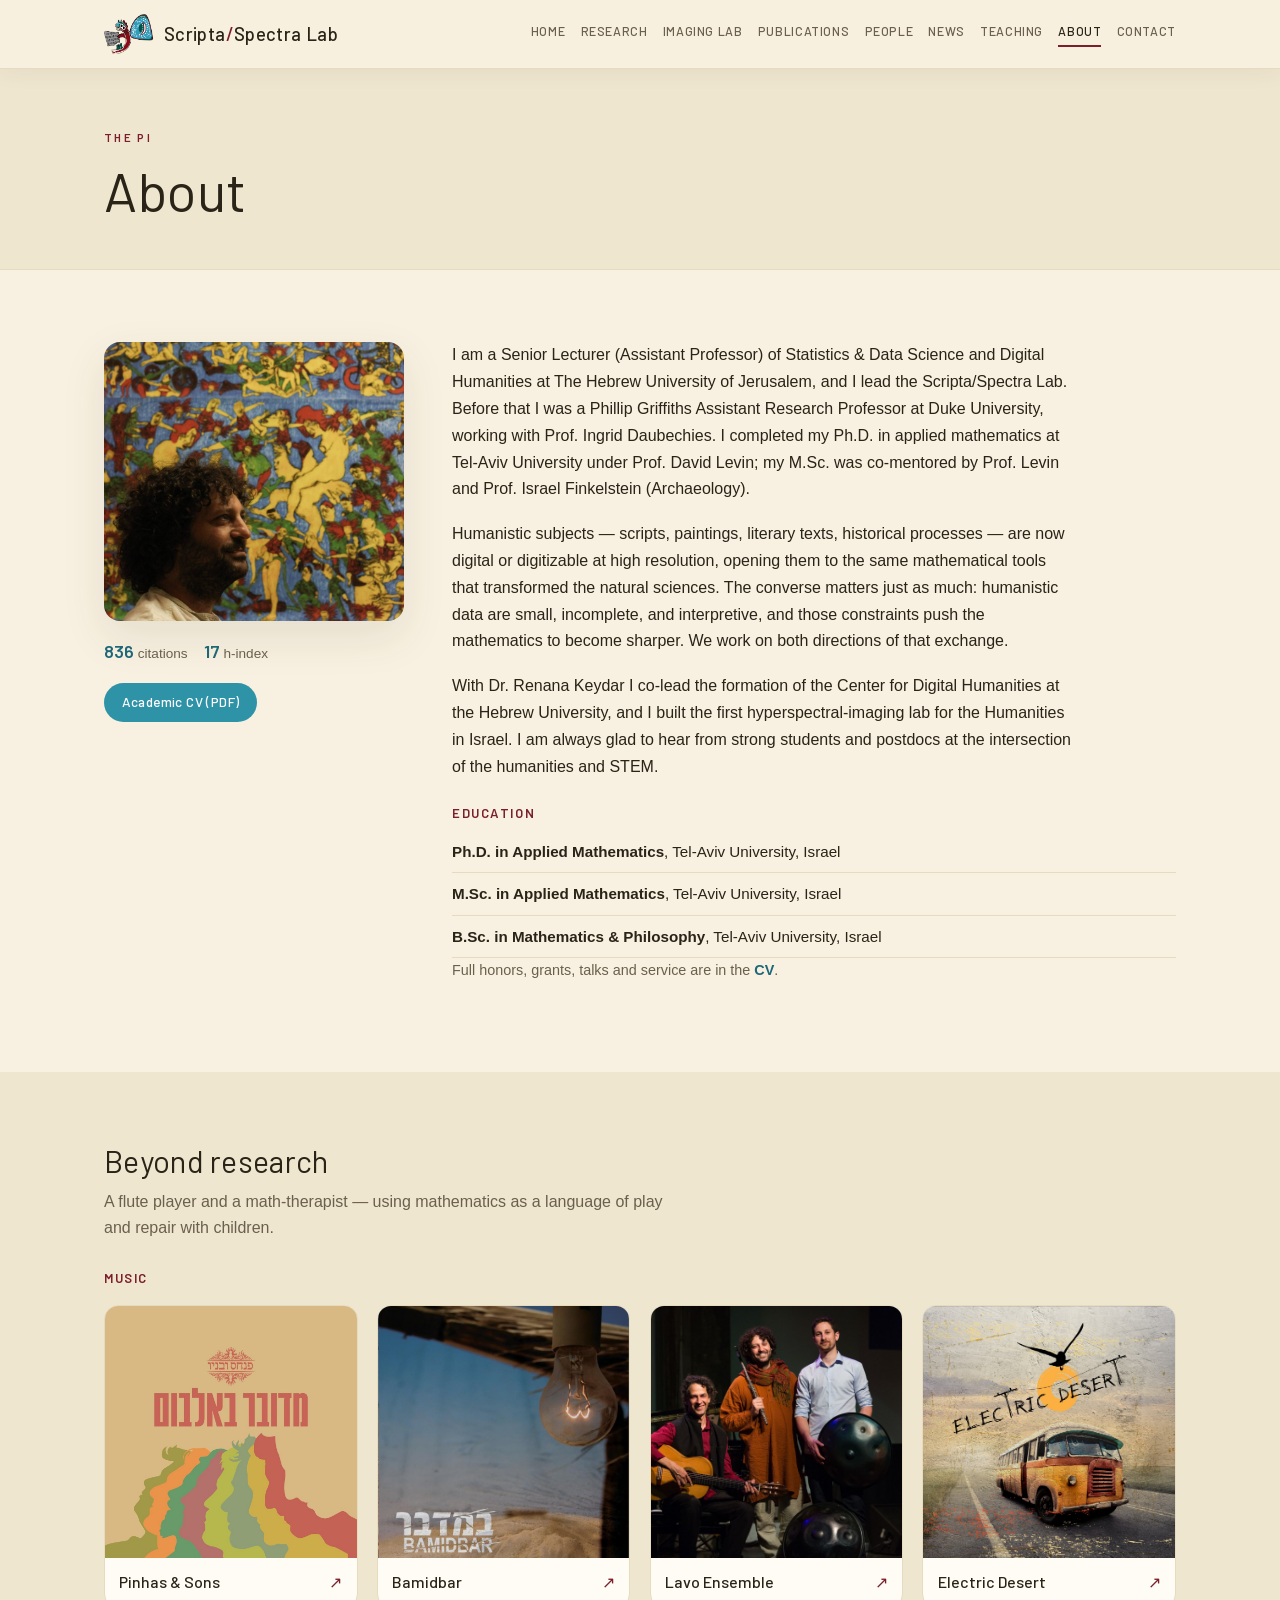
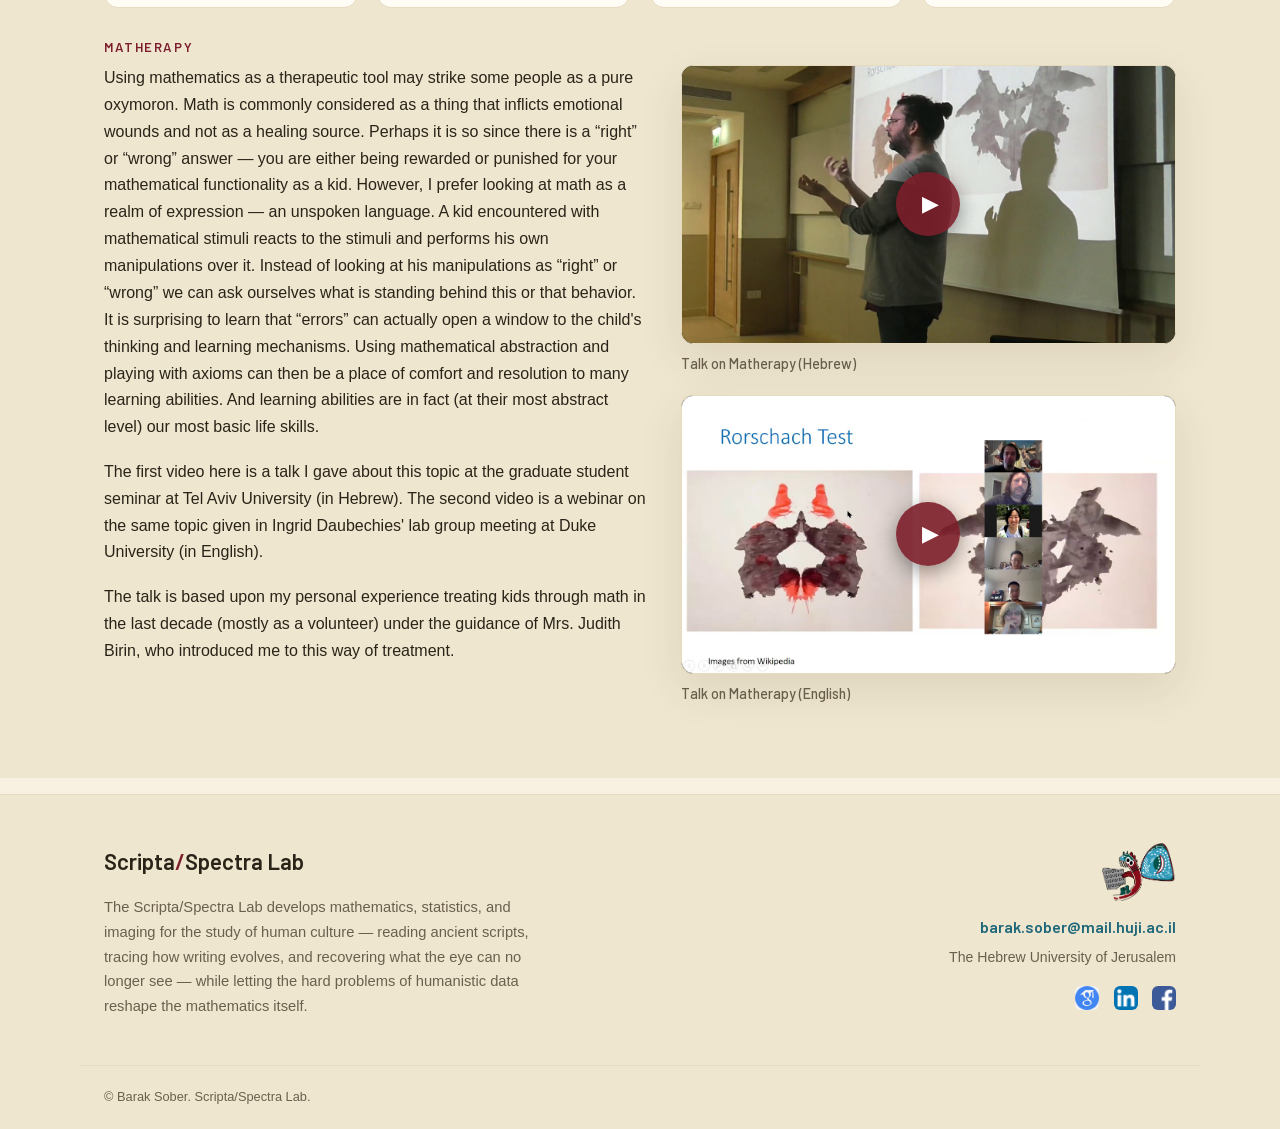
==== about.html @ 71b0a2f6 "Make header fade even more gradual (ramp over ~70% of viewport height) Co-Authored-By: Claude Opus 4" ====
<!DOCTYPE html>
<html lang="en">
<head>
<meta charset="utf-8">
<meta name="viewport" content="width=device-width, initial-scale=1">
<title>About — Scripta/Spectra Lab</title>
<meta name="description" content="Scripta/Spectra Lab — Computational Analysis and Imaging for Cultural Heritage. Barak Sober, The Hebrew University of Jerusalem.">
<link rel="icon" href="assets/img/favicon_mascot.png">
<link rel="stylesheet" href="css/style.css?v=81e6353c">
</head>
<body class="">
<header class="nav" id="nav">
  <div class="wrap nav-inner">
    <a class="brand" href="index.html">
      <img src="assets/img/logo_mascot.png" alt="" class="brand-mark">
      <span class="brand-txt">Scripta<span class="slash">/</span>Spectra&nbsp;Lab</span>
    </a>
    <button class="burger" aria-label="Menu" onclick="document.body.classList.toggle('open')">
      <span></span><span></span><span></span>
    </button>
    <nav class="links"><a class="" href="index.html">Home</a><a class="" href="research.html">Research</a><a class="" href="imaging.html">Imaging Lab</a><a class="" href="publications.html">Publications</a><a class="" href="people.html">People</a><a class="" href="news.html">News</a><a class="" href="teaching.html">Teaching</a><a class="active" href="about.html">About</a><a class="" href="contact.html">Contact</a></nav>
  </div>
</header>
<main>

<section class="page-hero"><div class="wrap">
  <p class="eyebrow">The PI</p><h1>About</h1>
</div></section>

<section class="section"><div class="wrap about-grid reveal">
  <div class="about-photo"><img src="assets/img/bio_portrait.jpg" alt="Barak Sober">
    <div class="scholar"><span><b>836</b> citations</span>
      <span><b>17</b> h-index</span></div>
    <a class="btn small" href="assets/Barak_Sober_CV.pdf" target="_blank" rel="noopener">Academic CV (PDF)</a>
  </div>
  <div class="about-text prose">
    <p>I am a Senior Lecturer (Assistant Professor) of Statistics &amp; Data Science and
    Digital Humanities at The Hebrew University of Jerusalem, and I lead the Scripta/Spectra Lab. Before that I was a
    Phillip Griffiths Assistant Research Professor at Duke University, working with
    Prof. Ingrid Daubechies. I completed my Ph.D. in applied mathematics at Tel-Aviv
    University under Prof. David Levin; my M.Sc. was co-mentored by Prof. Levin and
    Prof. Israel Finkelstein (Archaeology).</p>
    <p>Humanistic subjects &mdash; scripts, paintings, literary texts, historical processes &mdash; are now digital or digitizable at high resolution, opening them to the same mathematical tools that transformed the natural sciences. The converse matters just as much: humanistic data are small, incomplete, and interpretive, and those constraints push the mathematics to become sharper. We work on both directions of that exchange.</p>
    <p>With Dr. Renana Keydar I co-lead the formation of the Center for Digital Humanities at
    the Hebrew University, and I built the first hyperspectral-imaging lab for the Humanities
    in Israel. I am always glad to hear from strong students and postdocs at the
    intersection of the humanities and STEM.</p>
    <h3 class="mini-title">Education</h3><ul class="edu"><li><strong>Ph.D. in Applied Mathematics</strong>, Tel-Aviv University, Israel</li><li><strong>M.Sc. in Applied Mathematics</strong>, Tel-Aviv University, Israel</li><li><strong>B.Sc. in Mathematics & Philosophy</strong>, Tel-Aviv University, Israel</li></ul>
    <p class="cv-pointer">Full honors, grants, talks and service are in the <a href="assets/Barak_Sober_CV.pdf" target="_blank" rel="noopener">CV</a>.</p>
  </div>
</div></section>

<section class="section alt"><div class="wrap">
  <h2 class="section-title reveal">Beyond research</h2>
  <p class="section-lead reveal">A flute player and a math-therapist &mdash; using mathematics as a language of play and repair with children.</p>

  <h3 class="mini-title reveal">Music</h3>
  <div class="music-grid reveal"><a class="music-card" href="https://www.oferpinhas.com/" target="_blank" rel="noopener"><div class="mc-img"><img src="assets/img/music_medubar.jpg" alt="Pinhas & Sons"></div><div class="mc-cap"><span>Pinhas & Sons</span><span class="mc-go">↗</span></div></a><a class="music-card" href="https://bamidbar.bandcamp.com/releases" target="_blank" rel="noopener"><div class="mc-img"><img src="assets/img/music_bamidbar.jpg" alt="Bamidbar"></div><div class="mc-cap"><span>Bamidbar</span><span class="mc-go">↗</span></div></a><a class="music-card" href="https://www.itamarerez.com/lavo-ensemble" target="_blank" rel="noopener"><div class="mc-img"><img src="assets/img/music_lavo.jpg" alt="Lavo Ensemble"></div><div class="mc-cap"><span>Lavo Ensemble</span><span class="mc-go">↗</span></div></a><a class="music-card" href="https://electricdesert.bandcamp.com/" target="_blank" rel="noopener"><div class="mc-img"><img src="assets/img/music_electric.jpg" alt="Electric Desert"></div><div class="mc-cap"><span>Electric Desert</span><span class="mc-go">↗</span></div></a></div>

  <h3 class="mini-title reveal">Matherapy</h3>
  <div class="matherapy-grid reveal">
    <div class="matherapy prose">
<p>Using mathematics as a therapeutic tool may strike some people as a pure oxymoron. Math is
commonly considered as a thing that inflicts emotional wounds and not as a healing source.
Perhaps it is so since there is a &ldquo;right&rdquo; or &ldquo;wrong&rdquo; answer &mdash; you
are either being rewarded or punished for your mathematical functionality as a kid. However, I
prefer looking at math as a realm of expression &mdash; an unspoken language. A kid encountered
with mathematical stimuli reacts to the stimuli and performs his own manipulations over it.
Instead of looking at his manipulations as &ldquo;right&rdquo; or &ldquo;wrong&rdquo; we can ask
ourselves what is standing behind this or that behavior. It is surprising to learn that
&ldquo;errors&rdquo; can actually open a window to the child's thinking and learning mechanisms.
Using mathematical abstraction and playing with axioms can then be a place of comfort and
resolution to many learning abilities. And learning abilities are in fact (at their most
abstract level) our most basic life skills.</p>

<p>The first video here is a talk I gave about this topic at the graduate student seminar at
Tel Aviv University (in Hebrew). The second video is a webinar on the same topic given in Ingrid
Daubechies' lab group meeting at Duke University (in English).</p>

<p>The talk is based upon my personal experience treating kids through math in the last decade
(mostly as a volunteer) under the guidance of Mrs. Judith Birin, who introduced me to this way
of treatment.</p>
</div>
    <div class="mt-videos"><a class="mt-video" href="https://youtu.be/o0Og76WUg3M" target="_blank" rel="noopener" aria-label="Talk on Matherapy (Hebrew)"><span class="mt-poster"><img src="assets/img/yt_o0Og76WUg3M.jpg" alt="Talk on Matherapy (Hebrew)" loading="lazy"><span class="mt-play">▶</span></span><span class="mt-cap">Talk on Matherapy (Hebrew)</span></a><a class="mt-video" href="https://youtu.be/pL6RwV1db-k" target="_blank" rel="noopener" aria-label="Talk on Matherapy (English)"><span class="mt-poster"><img src="assets/img/yt_pL6RwV1db-k.jpg" alt="Talk on Matherapy (English)" loading="lazy"><span class="mt-play">▶</span></span><span class="mt-cap">Talk on Matherapy (English)</span></a></div>
  </div>
</div></section>

</main>
<footer class="foot">
  <div class="wrap foot-grid">
    <div class="foot-brand">
      <div class="foot-word">Scripta<span class="slash">/</span>Spectra&nbsp;Lab</div>
      <p class="foot-mission">The Scripta/Spectra Lab develops mathematics, statistics, and imaging for the study of human culture &mdash; reading ancient scripts, tracing how writing evolves, and recovering what the eye can no longer see &mdash; while letting the hard problems of humanistic data reshape the mathematics itself.</p>
    </div>
    <div class="foot-right">
      <img src="assets/img/logo_mascot.png" alt="" class="foot-mascot">
      <a class="foot-mail" href="mailto:barak.sober@mail.huji.ac.il">barak.sober@mail.huji.ac.il</a>
      <div class="foot-affil">The Hebrew University of Jerusalem</div>
      <div class="social"><a href="https://scholar.google.co.il/citations?user=tEwLrjIAAAAJ&hl=iw&oi=ao" target="_blank" rel="noopener" aria-label="Google Scholar" title="Google Scholar"><img src="assets/img/icon_scholar.jpg" alt="Google Scholar"></a><a href="https://www.linkedin.com/in/baraksover/?originalSubdomain=il" target="_blank" rel="noopener" aria-label="LinkedIn" title="LinkedIn"><img src="assets/img/icon_linkedin.png" alt="LinkedIn"></a><a href="https://www.facebook.com/barakino" target="_blank" rel="noopener" aria-label="Facebook" title="Facebook"><img src="assets/img/icon_facebook.png" alt="Facebook"></a></div>
    </div>
  </div>
  <div class="wrap foot-copy">© Barak Sober. Scripta/Spectra Lab.</div>
</footer>
<script src="js/site.js?v=46c93499"></script>
</body>
</html>
---- css/style.css ----
/* ===========================================================================
   Scripta/Spectra Lab — site theme
   Palette drawn from the lab logo: teal, maroon, dark-green on warm parchment.
   Self-hosted Barlow (DIN-adjacent) for display/UI; Helvetica stack for reading.
   Light + dark aware, responsive, no dependencies.
   =========================================================================== */
@font-face{font-family:"Barlow";font-weight:300;font-style:normal;font-display:swap;
  src:url("../assets/fonts/barlow-300.woff2") format("woff2")}
@font-face{font-family:"Barlow";font-weight:400;font-style:normal;font-display:swap;
  src:url("../assets/fonts/barlow-400.woff2") format("woff2")}
@font-face{font-family:"Barlow";font-weight:500;font-style:normal;font-display:swap;
  src:url("../assets/fonts/barlow-500.woff2") format("woff2")}
@font-face{font-family:"Barlow";font-weight:600;font-style:normal;font-display:swap;
  src:url("../assets/fonts/barlow-600.woff2") format("woff2")}

/* Bright, warm desert-tan theme — light background, dark text, always (no dark mode). */
:root{
  color-scheme:only light;
  --teal:#2f93a8; --teal-d:#1d6779; --maroon:#7c1e2b; --green:#1d5e52; --gold:#a9761f;
  --bg:#f8f1e1; --bg-alt:#efe6d0; --card:#fefcf5; --ink:#2a2418; --muted:#6a604d;
  --line:#e6dabf; --shadow:0 16px 44px rgba(70,54,28,.10);
  --disp:"Barlow","DIN Alternate","Helvetica Neue",Arial,sans-serif;
  --body:"Helvetica Neue","Segoe UI",Helvetica,Arial,sans-serif;
  --maxw:1120px; --radius:16px;
}
*{box-sizing:border-box}
html{scroll-behavior:smooth}
html{overflow-x:hidden}
body{margin:0;background:var(--bg);color:var(--ink);font-family:var(--body);
  line-height:1.68;-webkit-font-smoothing:antialiased;overflow-x:hidden}
img{max-width:100%;display:block}
a{color:var(--teal-d);text-decoration:none}
a:hover{text-decoration:underline}
h1,h2,h3,h4{font-family:var(--disp);font-weight:400;line-height:1.15;letter-spacing:.01em;color:var(--ink)}
.wrap{max-width:var(--maxw);margin:0 auto;padding:0 1.5rem}
.narrow{max-width:780px}
.center{text-align:center}

/* ---- nav ---- */
/* --sc (0..1) is the "solidity" of the header: 0 = transparent, 1 = full background.
   Non-hero pages default to 1 (always solid); on hero pages JS ramps it with scroll. */
.nav{position:fixed;top:0;left:0;right:0;z-index:60;--sc:1;
  background:color-mix(in srgb, var(--bg) calc(var(--sc)*90%), transparent);
  border-bottom:1px solid color-mix(in srgb, var(--line) calc(var(--sc)*100%), transparent);
  box-shadow:0 4px 20px rgba(70,54,28, calc(var(--sc)*.06));
  -webkit-backdrop-filter:saturate(1.3) blur(calc(var(--sc)*10px));
  backdrop-filter:saturate(1.3) blur(calc(var(--sc)*10px))}
body.has-hero .nav{--sc:0}
.nav-inner{display:flex;align-items:center;justify-content:space-between;height:68px}
.brand{display:flex;align-items:center;gap:.6rem;color:var(--ink)}
.brand:hover{text-decoration:none;opacity:.85}
.brand-mark{height:40px;width:auto}
.brand-txt{font-family:var(--disp);font-weight:500;font-size:1.15rem;letter-spacing:.02em}
.brand-txt .slash{color:var(--maroon)}
.links{display:flex;gap:.95rem}
.links a{font-family:var(--disp);color:var(--muted);font-size:.78rem;
  letter-spacing:.05em;text-transform:uppercase;font-weight:500;white-space:nowrap}
.links a:hover{color:var(--ink);text-decoration:none}
.links a.active{color:var(--ink)}
.links a.active::after{content:"";display:block;height:2px;background:var(--maroon);margin-top:3px}
.burger{display:none;flex-direction:column;gap:5px;background:none;border:0;cursor:pointer;padding:6px}
.burger span{width:24px;height:2px;background:var(--ink);display:block}

/* ---- hero ---- */
.hero{min-height:92vh;display:flex;align-items:center;text-align:center;
  background:
    radial-gradient(1100px 460px at 50% -10%, color-mix(in srgb,var(--gold) 22%,transparent), transparent),
    linear-gradient(180deg, var(--bg-alt), var(--bg));
  border-bottom:1px solid var(--line)}
.hero-inner{padding-top:80px;padding-bottom:3rem;margin:0 auto;max-width:820px}
.hero-mascot{max-width:150px;margin:0 auto 1.1rem}
.hero-name{font-family:var(--disp);font-weight:600;font-size:clamp(1.9rem,7vw,4.2rem);
  margin:0 0 .35rem;letter-spacing:.01em;color:var(--ink);overflow-wrap:break-word;max-width:100%}
.hero-name .slash{color:var(--maroon)}
.hero-tag{font-family:var(--disp);font-size:clamp(1.1rem,2.4vw,1.5rem);color:var(--maroon);
  letter-spacing:.04em;margin:.2rem 0 .7rem}
.hero-pi{font-family:var(--disp);font-size:1.02rem;color:var(--ink);margin:0 0 1.2rem}
.hero-pi a{color:var(--teal-d);font-weight:600}
.hero-mission{font-size:1.15rem;color:var(--ink);max-width:640px;margin:0 auto 2rem}
.hero-cta{display:flex;gap:.9rem;justify-content:center;flex-wrap:wrap}

/* ---- buttons ---- */
.btn{display:inline-block;background:var(--teal);color:#fff;padding:.7rem 1.5rem;border-radius:40px;
  font-family:var(--disp);font-weight:500;letter-spacing:.03em;font-size:.95rem;transition:.15s}
.btn:hover{text-decoration:none;transform:translateY(-2px);box-shadow:0 10px 24px color-mix(in srgb,var(--teal) 45%,transparent)}
.btn.ghost{background:transparent;color:var(--ink);border:1.5px solid var(--line)}
.btn.ghost:hover{border-color:var(--teal);box-shadow:none}
.btn.alt{background:var(--maroon)}
.btn.alt:hover{box-shadow:0 10px 24px color-mix(in srgb,var(--maroon) 42%,transparent)}
.btn.small{padding:.5rem 1.1rem;font-size:.85rem}
.textlink{font-family:var(--disp);font-weight:500;color:var(--teal-d)}
.eyebrow{font-family:var(--disp);text-transform:uppercase;letter-spacing:.2em;font-size:.72rem;
  font-weight:600;color:var(--maroon);margin:0 0 .8rem}

/* ---- sections ---- */
.section{padding:4.5rem 0}
.section.alt{background:var(--bg-alt)}
#media{scroll-margin-top:84px}
.page-hero{padding:8rem 0 2.4rem;background:var(--bg-alt);border-bottom:1px solid var(--line)}
.page-hero h1{font-size:clamp(2.4rem,5vw,3.4rem);margin:.2rem 0 .5rem}
.page-lead{color:var(--muted);font-size:1.08rem;max-width:64ch;margin:.3rem 0}
.section-title{font-size:1.9rem;margin:0 0 .6rem}
.section-lead{color:var(--muted);max-width:66ch;margin:0 0 1.8rem}
.mini-title{font-family:var(--disp);text-transform:uppercase;letter-spacing:.12em;font-size:.82rem;
  font-weight:600;color:var(--maroon);margin:1.6rem 0 .6rem}
.prose p{margin:0 0 1.1rem;max-width:70ch}.prose a{font-weight:600}
.prose-lg{font-size:1.15rem;max-width:60ch}
.two-col{display:grid;grid-template-columns:1.15fr .85fr;gap:3rem;align-items:start}

/* ---- chips ---- */
.chips{display:flex;flex-wrap:wrap;gap:.55rem}
.chips.center{justify-content:center}
.chip{font-family:var(--disp);font-size:.8rem;letter-spacing:.03em;padding:.35rem .9rem;border-radius:30px;
  border:1px solid var(--line);color:var(--muted);background:var(--card)}

/* ---- home thrust cards ---- */
.thrust-grid{display:grid;grid-template-columns:repeat(3,1fr);gap:1.5rem;margin-top:1.4rem}
.thrust-card{background:var(--card);border:1px solid var(--line);border-radius:var(--radius);
  overflow:hidden;color:var(--ink);transition:.18s;display:flex;flex-direction:column}
.thrust-card:hover{transform:translateY(-6px);text-decoration:none;box-shadow:var(--shadow);border-color:var(--teal)}
.tc-img{height:168px;margin:.85rem .85rem 0;background:#fff;border:1px solid var(--line);
  border-radius:12px;overflow:hidden;display:flex;align-items:center;justify-content:center;padding:.6rem}
.tc-img img{width:100%;height:100%;object-fit:contain;border-radius:6px}
.thrust-card h3{font-size:1.25rem;margin:1rem 1.1rem .3rem}
.thrust-card p{margin:0 1.1rem;color:var(--muted);font-size:.92rem;flex:1}
.tc-go{display:block;padding:.9rem 1.1rem;color:var(--teal-d);font-family:var(--disp);font-weight:500;font-size:.9rem}

/* ---- home highlights ---- */
.highlights{list-style:none;margin:0;padding:0}
.highlights li{display:flex;align-items:baseline;gap:.7rem;padding:.6rem 0;border-bottom:1px solid var(--line)}
.hl-year{font-family:var(--disp);color:var(--muted);font-size:.85rem;min-width:2.6rem}
.hl-kind{font-family:var(--disp);font-size:.65rem;text-transform:uppercase;letter-spacing:.08em;
  padding:.18rem .5rem;border-radius:20px;color:#fff;white-space:nowrap}
.hl-kind.grant{background:var(--maroon)} .hl-kind.paper{background:var(--teal)}
.hl-kind.talk{background:var(--green)} .hl-kind.milestone{background:var(--gold);color:#241a00}
.hl-txt{font-size:.92rem}
.funders-sec{padding:3rem 0}

/* ---- home: principal investigator ---- */
.pi-band{display:grid;grid-template-columns:250px 1fr;gap:2.6rem;align-items:center}
.pi-photo{width:250px;height:auto;border-radius:var(--radius);box-shadow:var(--shadow);border:1px solid var(--line)}
.pi-text h2{font-size:1.9rem;margin:.2rem 0 .7rem}
.pi-text p{color:var(--ink);max-width:60ch;margin:0 0 1.1rem}

/* ---- home: in the press ---- */
.press-head{display:flex;justify-content:space-between;align-items:baseline;flex-wrap:wrap;gap:.5rem}
.press-grid{display:grid;grid-template-columns:repeat(3,1fr);gap:1.4rem;margin-top:1.2rem}
.press-card{background:var(--card);border:1px solid var(--line);border-radius:var(--radius);
  padding:1.3rem 1.4rem;color:var(--ink);transition:.18s;display:flex;flex-direction:column;gap:.7rem}
.press-card:hover{transform:translateY(-5px);text-decoration:none;box-shadow:var(--shadow);border-color:var(--teal)}
.pc-top{display:flex;align-items:center;gap:.6rem}
.pc-top .mi-fav{width:32px;height:32px;border-radius:7px;object-fit:contain;background:#fff;
  border:1px solid var(--line);padding:2px;flex-shrink:0}
.pc-outlet{font-family:var(--disp);font-size:.72rem;text-transform:uppercase;letter-spacing:.06em;
  color:var(--maroon);font-weight:600}
.pc-year{margin-left:auto;color:var(--muted);font-family:var(--disp);font-size:.85rem}
.pc-title{margin:0;font-size:1.05rem;line-height:1.4}

/* ---- research sections ---- */
.rs-list .wrap{display:flex;flex-direction:column;gap:4rem}
.rs{display:grid;grid-template-columns:400px 1fr;gap:2.6rem;align-items:center;scroll-margin-top:90px}
.rs.alt{grid-template-columns:1fr 400px}.rs.alt .rs-media{order:2}
.rs-media img{border-radius:var(--radius);border:1px solid var(--line);background:var(--card);box-shadow:var(--shadow)}
.rs-media.twin{display:flex;gap:.8rem;align-items:flex-end;justify-content:center}
.rs-media.twin img{max-width:49%;box-shadow:none}
.rs-num{font-family:var(--disp);font-size:2.4rem;color:var(--teal);opacity:.5;font-weight:300}
.rs-body h2{font-size:1.9rem;margin:.2rem 0 .5rem}
.rs-tag{font-family:var(--disp);color:var(--maroon);font-size:1.05rem;margin:0 0 1rem}
.rs-body p{color:var(--ink)}
.kws{display:flex;flex-wrap:wrap;gap:.45rem;margin:1rem 0}
.kw{font-family:var(--disp);font-size:.75rem;letter-spacing:.02em;padding:.28rem .7rem;border-radius:20px;
  background:color-mix(in srgb,var(--teal) 14%,transparent);color:var(--teal-d)}
.rs-fund,.rs-collab{font-size:.88rem;color:var(--muted);margin:.4rem 0 0}
.rs-collab strong,.rs-fund strong{color:var(--ink)}
.rs-cta{display:inline-block;margin-top:.7rem;font-family:var(--disp);font-weight:600}

/* ---- news: in the media ---- */
.media-list{display:flex;flex-direction:column;gap:.2rem;margin-top:1rem}
.media-item{display:grid;grid-template-columns:auto 1fr auto;gap:.2rem 1rem;align-items:center;
  padding:.8rem 1rem;border-radius:10px;color:var(--ink);border:1px solid transparent;transition:.15s}
.media-item:hover{text-decoration:none;background:var(--card);border-color:var(--line);box-shadow:var(--shadow)}
.mi-fav{grid-column:1;grid-row:1 / span 2;width:34px;height:34px;border-radius:7px;
  object-fit:contain;background:#fff;border:1px solid var(--line);padding:2px}
.mi-outlet{grid-column:2;font-family:var(--disp);font-size:.72rem;text-transform:uppercase;
  letter-spacing:.06em;color:var(--maroon);font-weight:600}
.mi-title{grid-column:2;font-size:.98rem}
.mi-year{grid-column:3;grid-row:1 / span 2;color:var(--muted);font-family:var(--disp);align-self:center}

/* ---- matherapy videos ---- */
.matherapy-grid{display:grid;grid-template-columns:1.1fr 1fr;gap:2rem;align-items:start;margin-top:.6rem}
.matherapy{max-width:none}
.mt-videos{display:flex;flex-direction:column;gap:1.2rem}
.mt-video{display:block;color:var(--ink)}
.mt-video:hover{text-decoration:none}
.mt-poster{position:relative;display:block;aspect-ratio:16/9;border-radius:12px;overflow:hidden;
  border:1px solid var(--line);box-shadow:var(--shadow);background:#000}
.mt-poster img{width:100%;height:100%;object-fit:cover;transition:.3s}
.mt-video:hover .mt-poster img{transform:scale(1.04);opacity:.9}
.mt-play{position:absolute;inset:0;margin:auto;width:64px;height:64px;display:flex;align-items:center;
  justify-content:center;background:rgba(124,30,43,.9);color:#fff;border-radius:50%;font-size:1.4rem;
  padding-left:5px;box-shadow:0 6px 20px rgba(0,0,0,.4)}
.mt-video:hover .mt-play{background:var(--maroon)}
.mt-cap{display:block;margin-top:.5rem;font-family:var(--disp);font-weight:500;font-size:.9rem;color:var(--muted)}

/* ---- contact: CDH logo ---- */
.cc-cdh{display:block;margin:1.6rem auto 0;max-width:320px}
.cc-cdh img{width:100%;height:auto}
.cc-cdh:hover{opacity:.85}

/* ---- imaging lab ---- */
.methods{display:grid;grid-template-columns:1fr 1fr;gap:1.4rem;margin-top:1.2rem}
.method{background:var(--card);border:1px solid var(--line);border-radius:var(--radius);
  padding:1.4rem 1.6rem;border-top:4px solid var(--teal)}
.method h3{font-size:1.25rem;margin:0 0 .5rem}
.method p{margin:0;color:var(--muted)}
.method h3{display:flex;flex-wrap:wrap;align-items:center;gap:.5rem}
.method .dev{font-family:var(--disp);font-size:.58rem;text-transform:uppercase;letter-spacing:.08em;
  color:#fff;background:var(--gold);padding:.14rem .5rem;border-radius:10px;white-space:nowrap;font-weight:600}
.doc-form{background:var(--card);border:1px solid var(--line);border-radius:var(--radius);
  padding:1.8rem;box-shadow:var(--shadow);margin-top:1.2rem}
.doc-form label{display:block;font-family:var(--disp);font-weight:500;font-size:.85rem;
  color:var(--ink);margin-bottom:1rem}
.doc-form .ff.two{display:grid;grid-template-columns:1fr 1fr;gap:1rem}
.doc-form input,.doc-form textarea{width:100%;margin-top:.35rem;padding:.6rem .8rem;
  border:1px solid var(--line);border-radius:9px;background:var(--bg);color:var(--ink);
  font-family:var(--body);font-size:.95rem}
.doc-form input:focus,.doc-form textarea:focus{outline:2px solid var(--teal);border-color:transparent}
.doc-form button{margin-top:.4rem;cursor:pointer;border:0}
.form-note{color:var(--muted);font-size:.82rem;margin:.8rem 0 0}
.feat-banner{display:grid;grid-template-columns:1.05fr 1fr;gap:2.4rem;align-items:center;
  background:var(--card);border:1px solid var(--line);border-radius:var(--radius);
  padding:1.8rem;box-shadow:var(--shadow);margin:1.2rem 0 1.8rem}
.feat-banner.flip .fb-media{order:2}
.fb-media{display:flex;justify-content:center}
.fb-media img{border-radius:12px;width:100%;max-height:340px;object-fit:contain;
  background:#fff;border:1px solid var(--line)}
.fb-kicker{font-family:var(--disp);text-transform:uppercase;letter-spacing:.14em;font-size:.72rem;
  font-weight:600;color:var(--maroon)}
.fb-body h3{font-size:1.7rem;margin:.3rem 0 .7rem}
.fb-body p{color:var(--ink);margin:0 0 .8rem;max-width:60ch}
.feat-grid{display:grid;grid-template-columns:1fr 1fr;gap:1.6rem;margin-top:1.2rem}
.feat{background:var(--card);border:1px solid var(--line);border-radius:var(--radius);overflow:hidden}
.feat-media{display:flex;gap:.4rem;padding:.8rem;background:var(--bg-alt)}
.feat-media img{max-height:150px;border-radius:8px}
.feat-body{padding:1.2rem 1.4rem}.feat-body h3{font-size:1.3rem;margin:0 0 .5rem}
.feat-body p{margin:0;color:var(--muted);font-size:.95rem}
.brief-list{list-style:none;padding:0;margin:0}
.brief-list li{padding:1rem 0;border-bottom:1px solid var(--line);color:var(--muted)}
.brief-list strong{color:var(--ink)}

/* ---- publications ---- */
.stats{display:flex;gap:1rem;flex-wrap:wrap;margin-bottom:2rem}
.stat{background:var(--card);border:1px solid var(--line);border-radius:14px;padding:1rem 1.4rem;flex:1 1 130px}
.stat b{display:block;font-family:var(--disp);font-size:1.8rem;color:var(--teal-d)}
.stat span{color:var(--muted);font-size:.84rem}
.leg{display:inline-block;font-size:.82rem;color:var(--muted)}
.sel-grid{display:grid;grid-template-columns:repeat(auto-fit,minmax(220px,1fr));gap:1rem;margin-bottom:1rem}
.sel-card{background:var(--card);border:1px solid var(--line);border-left:4px solid var(--gold);border-radius:10px;
  padding:1rem 1.1rem;color:var(--ink);display:flex;flex-direction:column;gap:.3rem;transition:.15s}
.sel-card:hover{text-decoration:none;transform:translateY(-3px);box-shadow:var(--shadow)}
.sel-venue{font-family:var(--disp);font-size:.72rem;text-transform:uppercase;letter-spacing:.06em;color:var(--maroon)}
.sel-title{font-weight:600;font-size:.95rem;line-height:1.35}
.sel-year{color:var(--muted);font-size:.82rem}
.pubsec{font-size:1.5rem;margin:2.4rem 0 .8rem;padding-bottom:.4rem;border-bottom:2px solid var(--line)}
.pubsec-n{font-family:var(--disp);font-size:.9rem;color:var(--muted)}
.pub-list{list-style:none;margin:0;padding:0}
.pub{display:grid;grid-template-columns:64px 1fr;gap:1rem;padding:1rem 0;border-bottom:1px solid var(--line);
  scroll-margin-top:90px}
.pub-year{font-family:var(--disp);color:var(--muted);padding-top:.1rem}
.pub.is-sel{border-left:3px solid var(--gold);padding-left:.9rem;margin-left:-.9rem;border-radius:2px}
.pf{font-weight:700;margin-right:.25rem}.pf.star{color:var(--gold)}.pf.eq{color:var(--maroon)}
.pub-title{font-weight:600;font-size:1.02rem}
.he-tag{font-family:var(--disp);font-size:.65rem;text-transform:uppercase;letter-spacing:.05em;
  color:var(--muted);border:1px solid var(--line);padding:.05rem .35rem;border-radius:10px}
.pub-meta{display:block;color:var(--muted);font-size:.9rem;margin-top:.2rem}
.pub-venue{font-style:italic}
.pub-inote{color:var(--muted);font-style:italic}

/* ---- people ---- */
.lead-row{display:flex;gap:1.4rem;flex-wrap:wrap;margin-bottom:2.4rem}
.member{display:flex;align-items:center;gap:1rem;background:var(--card);border:1px solid var(--line);
  border-radius:14px;padding:1rem 1.2rem}
.lead-row .member{flex:1 1 320px}
.member-grid{display:grid;grid-template-columns:repeat(auto-fill,minmax(280px,1fr));gap:1rem}
.avatar{width:56px;height:56px;border-radius:50%;display:flex;align-items:center;justify-content:center;
  font-family:var(--disp);font-weight:600;color:#fff;font-size:1.1rem;flex-shrink:0}
.av-teal{background:var(--teal)}.av-maroon{background:var(--maroon)}.av-green{background:var(--green)}
.m-photo{width:64px;height:64px;border-radius:50%;object-fit:cover;flex-shrink:0}
.lead-row .m-photo,.lead-row .avatar{width:76px;height:76px}
.m-info{display:flex;flex-direction:column;gap:.1rem}
.m-name{font-family:var(--disp);font-weight:600;font-size:1.05rem}
.m-role{color:var(--teal-d);font-size:.85rem;font-family:var(--disp)}
.m-sub{color:var(--muted);font-size:.82rem}
.note{color:var(--muted);font-size:.88rem;font-style:italic;margin-top:1rem}
.alumni{list-style:none;padding:0;margin:0}
.alumni li{padding:.7rem 0;border-bottom:1px solid var(--line);display:flex;align-items:baseline;
  gap:.5rem;flex-wrap:wrap}
.al-name{font-family:var(--disp);font-weight:600}
.al-deg{font-family:var(--disp);font-size:.7rem;text-transform:uppercase;letter-spacing:.05em;
  color:#fff;background:var(--green);padding:.1rem .45rem;border-radius:10px}
.al-st{color:var(--muted);font-size:.85rem}
.al-now{color:var(--teal-d);font-size:.9rem}
.cv-pointer{color:var(--muted);font-size:.9rem;margin-top:1.2rem}

/* ---- news ---- */
.news-year{font-size:1.6rem;margin:1.8rem 0 .6rem;color:var(--teal-d)}
.news-list{list-style:none;padding:0;margin:0}
.news-list li{display:flex;gap:.9rem;align-items:baseline;padding:.7rem 0;border-bottom:1px solid var(--line)}

/* ---- teaching ---- */
.course-list{list-style:none;padding:0;margin:0}
.course-list li{padding:.9rem 1.1rem;background:var(--card);border:1px solid var(--line);border-radius:10px;
  margin-bottom:.6rem;font-size:1rem}
.course-online{display:block;background:var(--card);border:1px solid var(--line);border-left:4px solid var(--teal);
  border-radius:12px;padding:1.2rem 1.4rem;color:var(--ink)}
.course-online:hover{text-decoration:none;box-shadow:var(--shadow)}
.co-name{display:block;font-family:var(--disp);font-weight:600;font-size:1.1rem;color:var(--teal-d)}
.co-desc{color:var(--muted);font-size:.92rem}

/* ---- about ---- */
.about-grid{display:grid;grid-template-columns:300px 1fr;gap:3rem;align-items:start}
.about-photo img{border-radius:var(--radius);box-shadow:var(--shadow)}
.scholar{display:flex;gap:1rem;margin:1rem 0}
.scholar span{font-size:.85rem;color:var(--muted)}.scholar b{font-family:var(--disp);color:var(--teal-d);font-size:1.1rem}
.edu,.awards{list-style:none;padding:0;margin:0}
.edu li,.awards li{padding:.5rem 0;border-bottom:1px solid var(--line);font-size:.95rem}
.aw-year{font-family:var(--disp);color:var(--muted);margin-right:.7rem}
.music-grid{display:grid;grid-template-columns:repeat(auto-fit,minmax(180px,1fr));gap:1.2rem;margin:1.2rem 0 2rem}
.music-card{border-radius:14px;overflow:hidden;background:var(--card);border:1px solid var(--line);color:var(--ink);transition:.18s}
.music-card:hover{transform:translateY(-5px);text-decoration:none;box-shadow:var(--shadow)}
.mc-img{aspect-ratio:1;overflow:hidden}.mc-img img{width:100%;height:100%;object-fit:cover;transition:.4s}
.music-card:hover .mc-img img{transform:scale(1.06)}
.mc-cap{display:flex;justify-content:space-between;padding:.7rem .9rem;font-family:var(--disp);font-weight:500}
.mc-go{color:var(--maroon)}
.matherapy{max-width:72ch}

/* ---- contact ---- */
.contact-card{background:var(--card);border:1px solid var(--line);border-radius:var(--radius);
  padding:2.2rem;box-shadow:var(--shadow);text-align:center}
.cc-mark{height:90px;margin:0 auto 1rem}
.contact-card address{font-style:normal;line-height:1.9}
.cc-mail{font-size:1.15rem;margin:1rem 0}
.c-note{margin-top:1.4rem;color:var(--muted);text-align:center}
.social{display:flex;gap:.9rem;justify-content:center;margin-top:1rem}
.social img{width:28px;height:28px;border-radius:6px;transition:.15s}
.social a:hover img{transform:translateY(-3px)}
.social-lg img{width:34px;height:34px}

/* ---- footer ---- */
.foot{background:var(--bg-alt);border-top:1px solid var(--line);padding:3rem 0 1.4rem;margin-top:1rem}
.foot-grid{display:grid;grid-template-columns:1.3fr .7fr;gap:2rem;align-items:start}
.foot-word{font-family:var(--disp);font-weight:600;font-size:1.4rem;color:var(--ink);margin-bottom:.7rem}
.foot-word .slash{color:var(--maroon)}
.foot-mission{color:var(--muted);font-size:.92rem;max-width:52ch}
.foot-right{text-align:right}
.foot-mascot{width:74px;height:auto;margin:0 0 .8rem auto;display:block}
.foot-mail{display:block;font-family:var(--disp);font-weight:600;color:var(--teal-d);margin-bottom:.3rem}
.foot-affil{color:var(--muted);font-size:.88rem;margin-bottom:.8rem}
.foot .social{justify-content:flex-end}.foot .social img{width:24px;height:24px}
.foot-copy{color:var(--muted);font-size:.8rem;margin-top:2rem;padding-top:1.2rem;border-top:1px solid var(--line)}

/* ---- reveal ---- */
.reveal{opacity:0;transform:translateY(22px);transition:opacity .7s ease,transform .7s ease}
.reveal.in{opacity:1;transform:none}
@media (prefers-reduced-motion:reduce){.reveal{opacity:1;transform:none;transition:none}}

/* ---- responsive ---- */
@media (max-width:900px){
  .thrust-grid,.press-grid{grid-template-columns:1fr}
  .pi-band{grid-template-columns:1fr;gap:1.4rem;text-align:center}
  .pi-photo{margin:0 auto;max-width:230px}
  .foot-right{text-align:left}.foot-mascot{margin:0 0 .8rem 0}
  .two-col,.about-grid,.foot-grid{grid-template-columns:1fr;gap:1.6rem}
  .feat-grid,.feat-banner{grid-template-columns:1fr}
  .feat-banner .fb-media,.feat-banner.flip .fb-media{order:2}
  .methods,.doc-form .ff.two,.matherapy-grid{grid-template-columns:1fr}
  .rs,.rs.alt{grid-template-columns:1fr;gap:1.4rem}.rs.alt .rs-media{order:0}
  .foot-right{text-align:left}.foot .social{justify-content:flex-start}
  .about-photo img{max-width:280px}
}
@media (max-width:760px){
  .burger{display:flex}          /* menu button on the right, brand on the left */
  .links{position:fixed;inset:68px 0 auto 0;flex-direction:column;gap:0;background:var(--bg);
    border-bottom:1px solid var(--line);transform:translateY(-140%);transition:.3s;box-shadow:var(--shadow)}
  body.open .links{transform:none}
  .links a{padding:.95rem 1.5rem;color:var(--ink)!important}
  .pub{grid-template-columns:52px 1fr;gap:.7rem}
  .brand-txt{font-size:1rem}
}
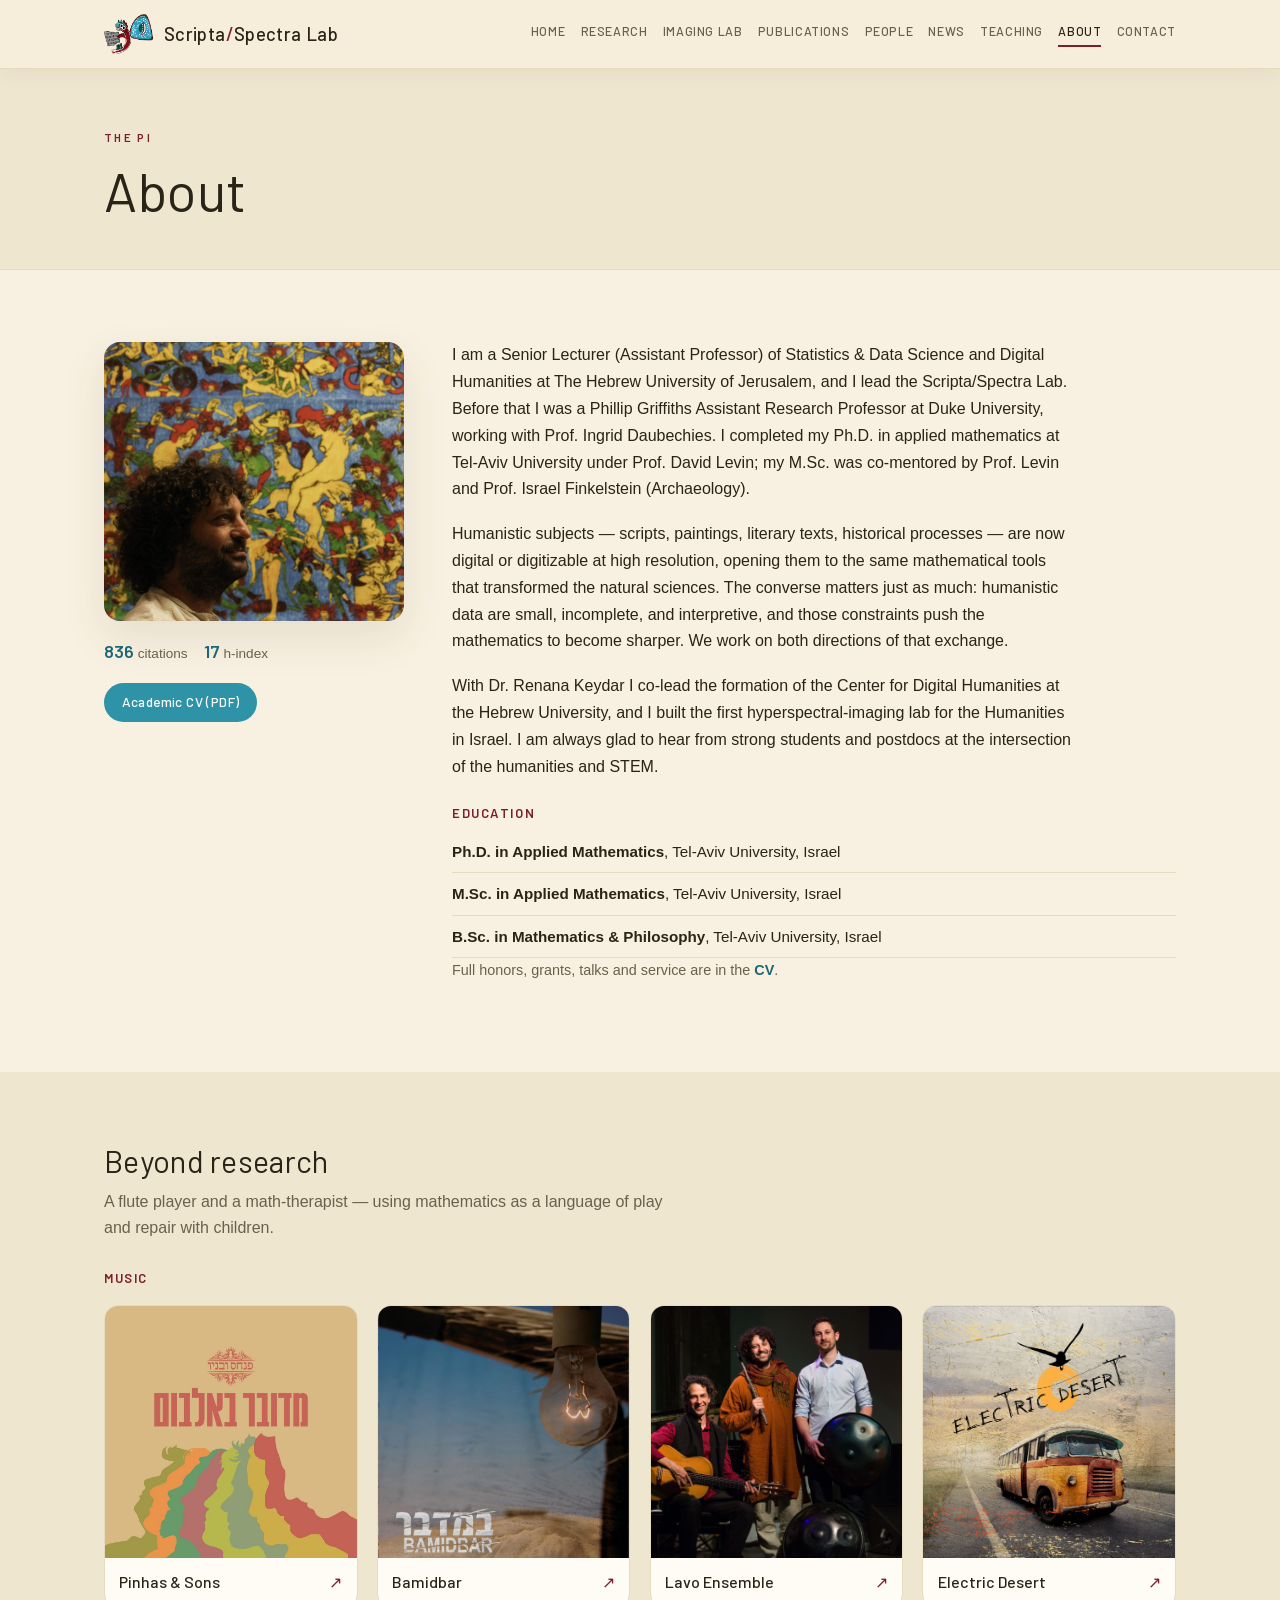
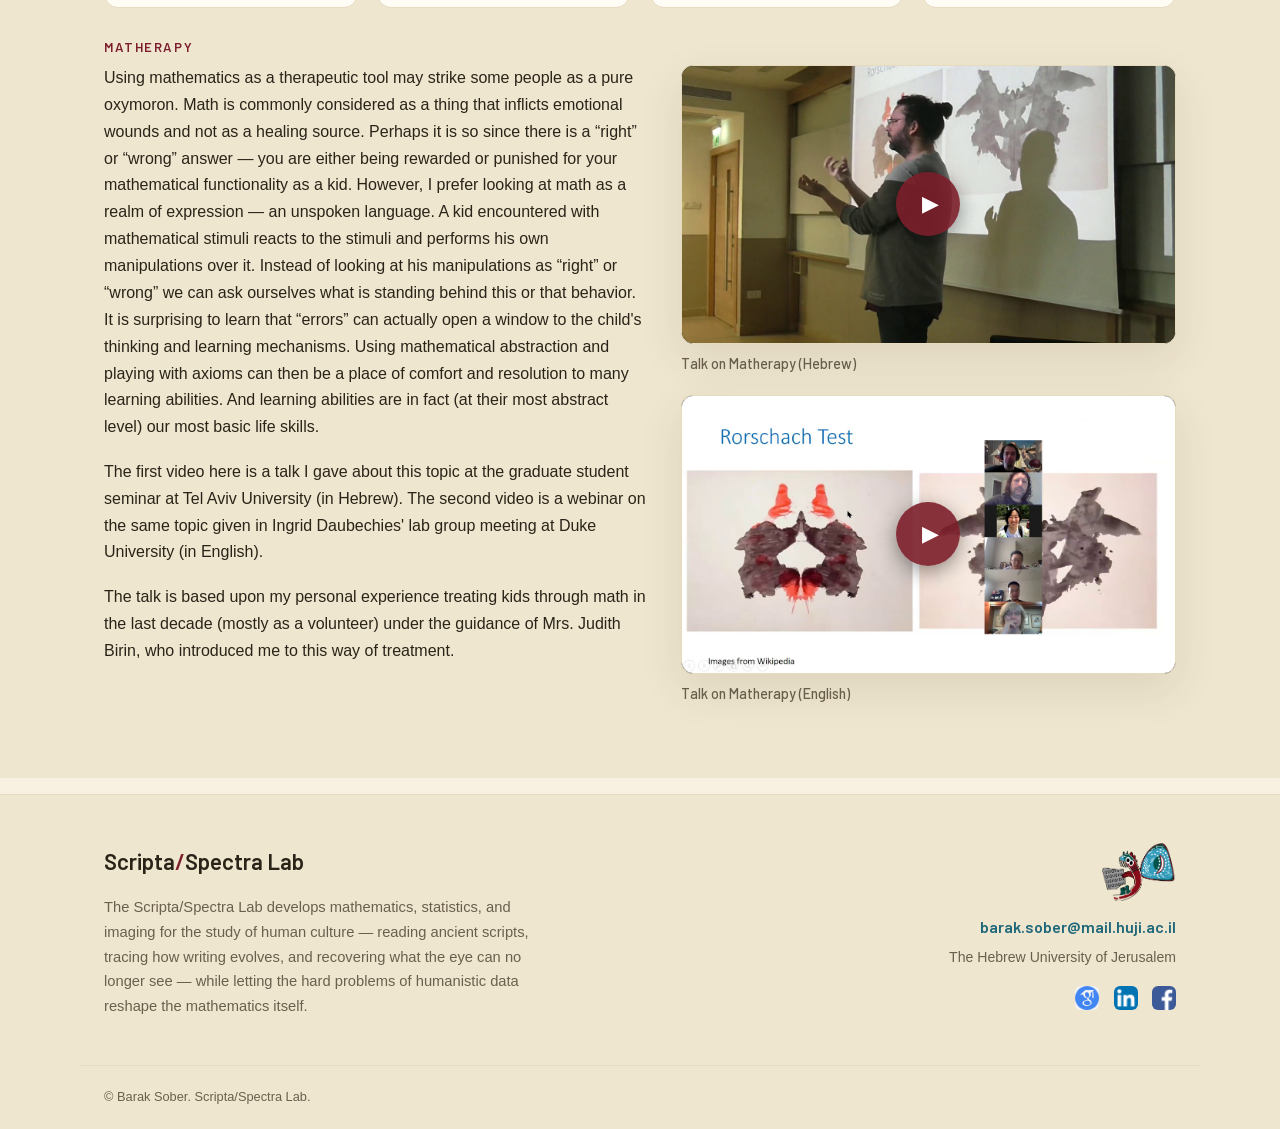
==== commit 4db9761e: "Make fully-scrolled header more transparent (max opacity 90%% -> 70%%) Co-Authored-By: Claude Opus 4" ====
--- a/about.html
+++ b/about.html
@@ -6,7 +6,7 @@
 <title>About — Scripta/Spectra Lab</title>
 <meta name="description" content="Scripta/Spectra Lab — Computational Analysis and Imaging for Cultural Heritage. Barak Sober, The Hebrew University of Jerusalem.">
 <link rel="icon" href="assets/img/favicon_mascot.png">
-<link rel="stylesheet" href="css/style.css?v=81e6353c">
+<link rel="stylesheet" href="css/style.css?v=263c1870">
 </head>
 <body class="">
 <header class="nav" id="nav">
--- a/css/style.css
+++ b/css/style.css
@@ -40,7 +40,7 @@
 /* --sc (0..1) is the "solidity" of the header: 0 = transparent, 1 = full background.
    Non-hero pages default to 1 (always solid); on hero pages JS ramps it with scroll. */
 .nav{position:fixed;top:0;left:0;right:0;z-index:60;--sc:1;
-  background:color-mix(in srgb, var(--bg) calc(var(--sc)*90%), transparent);
+  background:color-mix(in srgb, var(--bg) calc(var(--sc)*70%), transparent);
   border-bottom:1px solid color-mix(in srgb, var(--line) calc(var(--sc)*100%), transparent);
   box-shadow:0 4px 20px rgba(70,54,28, calc(var(--sc)*.06));
   -webkit-backdrop-filter:saturate(1.3) blur(calc(var(--sc)*10px));
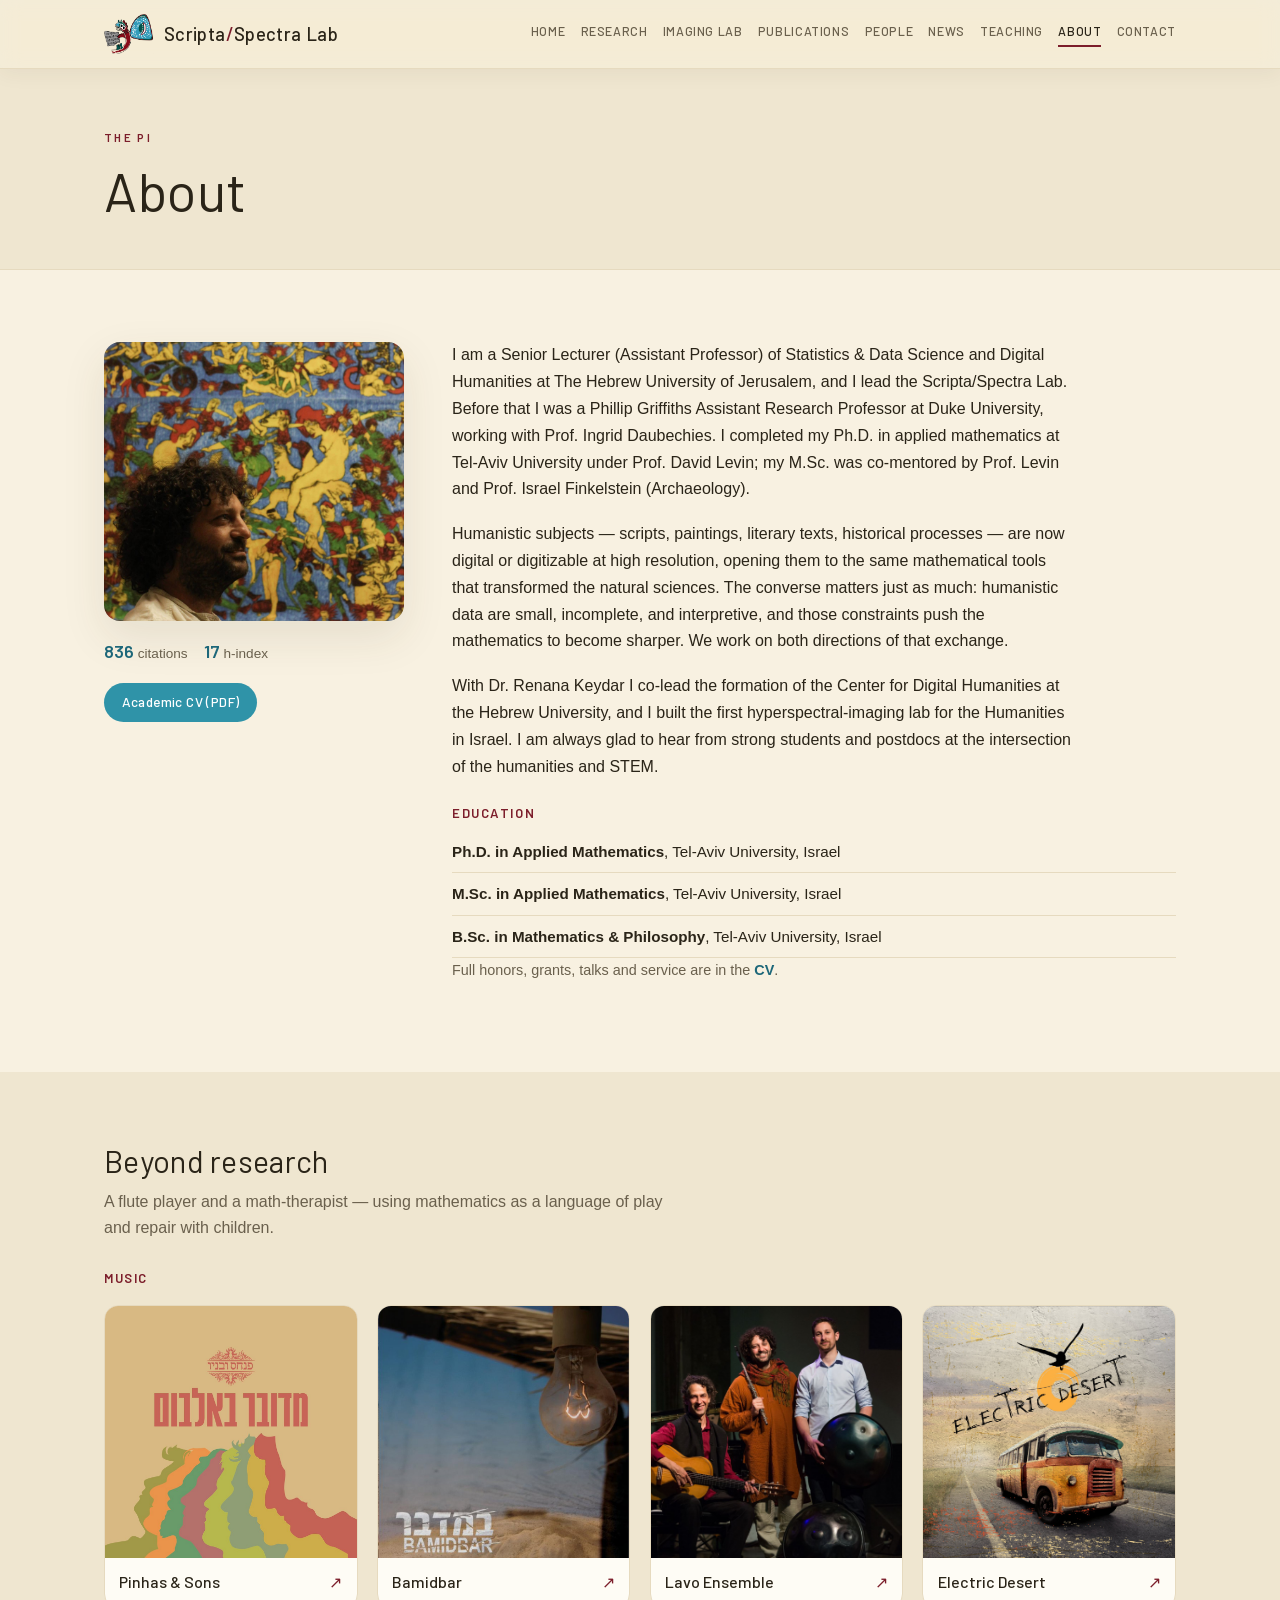
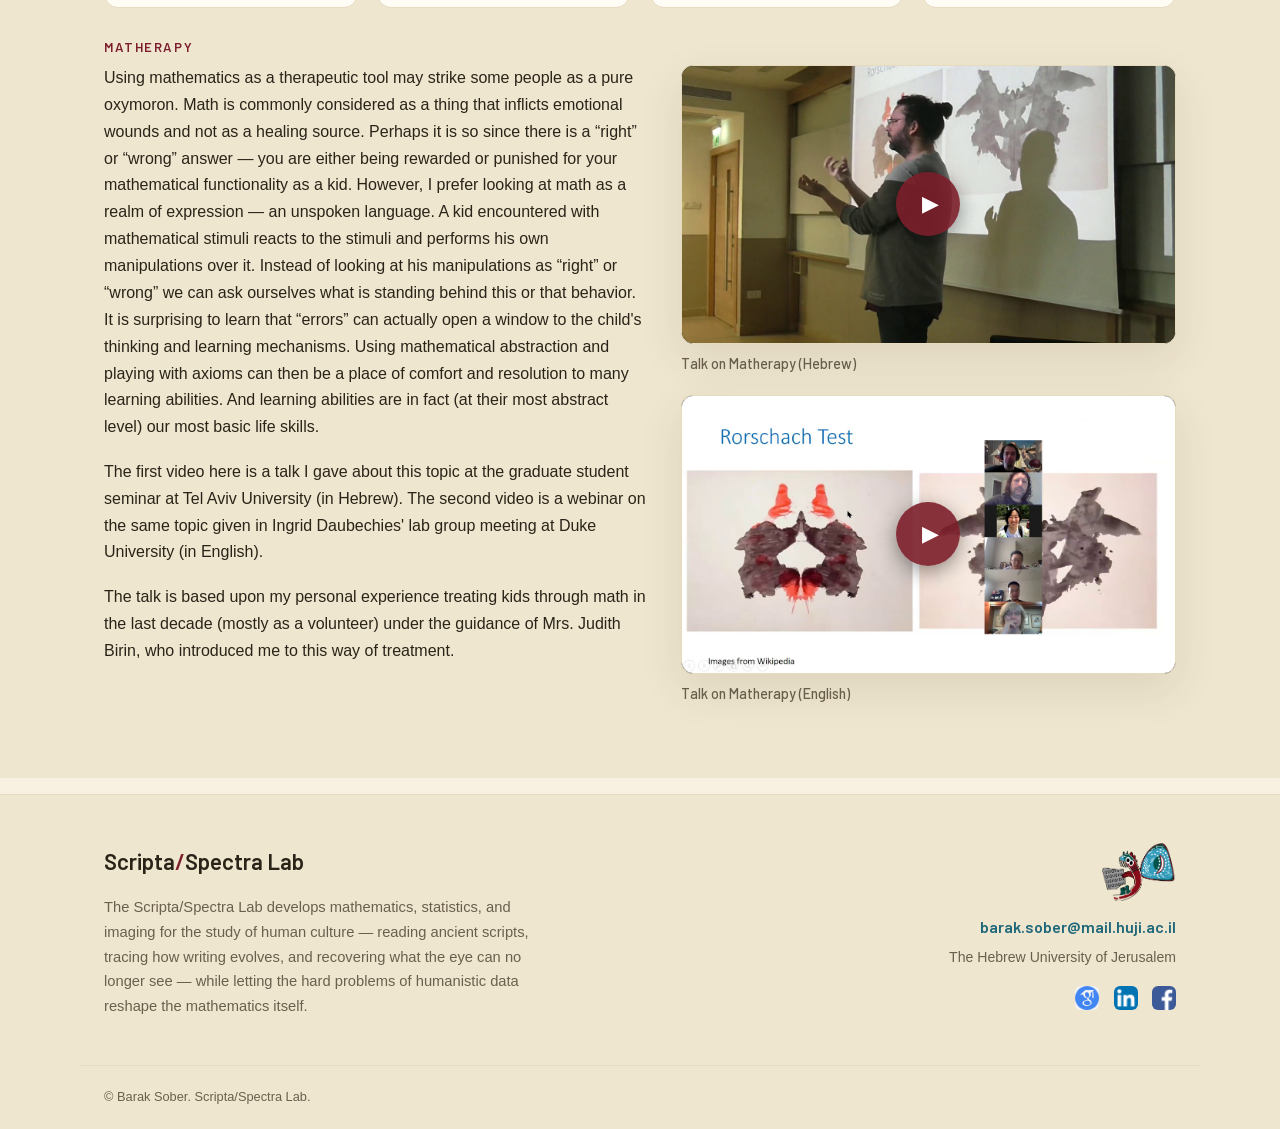
==== commit e1a60415: "Make header more transparent site-wide (max opacity 70%% -> 50%%) Co-Authored-By: Claude Opus 4.8 (1" ====
--- a/about.html
+++ b/about.html
@@ -6,7 +6,7 @@
 <title>About — Scripta/Spectra Lab</title>
 <meta name="description" content="Scripta/Spectra Lab — Computational Analysis and Imaging for Cultural Heritage. Barak Sober, The Hebrew University of Jerusalem.">
 <link rel="icon" href="assets/img/favicon_mascot.png">
-<link rel="stylesheet" href="css/style.css?v=263c1870">
+<link rel="stylesheet" href="css/style.css?v=efcad8a6">
 </head>
 <body class="">
 <header class="nav" id="nav">
--- a/css/style.css
+++ b/css/style.css
@@ -40,7 +40,7 @@
 /* --sc (0..1) is the "solidity" of the header: 0 = transparent, 1 = full background.
    Non-hero pages default to 1 (always solid); on hero pages JS ramps it with scroll. */
 .nav{position:fixed;top:0;left:0;right:0;z-index:60;--sc:1;
-  background:color-mix(in srgb, var(--bg) calc(var(--sc)*70%), transparent);
+  background:color-mix(in srgb, var(--bg) calc(var(--sc)*50%), transparent);
   border-bottom:1px solid color-mix(in srgb, var(--line) calc(var(--sc)*100%), transparent);
   box-shadow:0 4px 20px rgba(70,54,28, calc(var(--sc)*.06));
   -webkit-backdrop-filter:saturate(1.3) blur(calc(var(--sc)*10px));
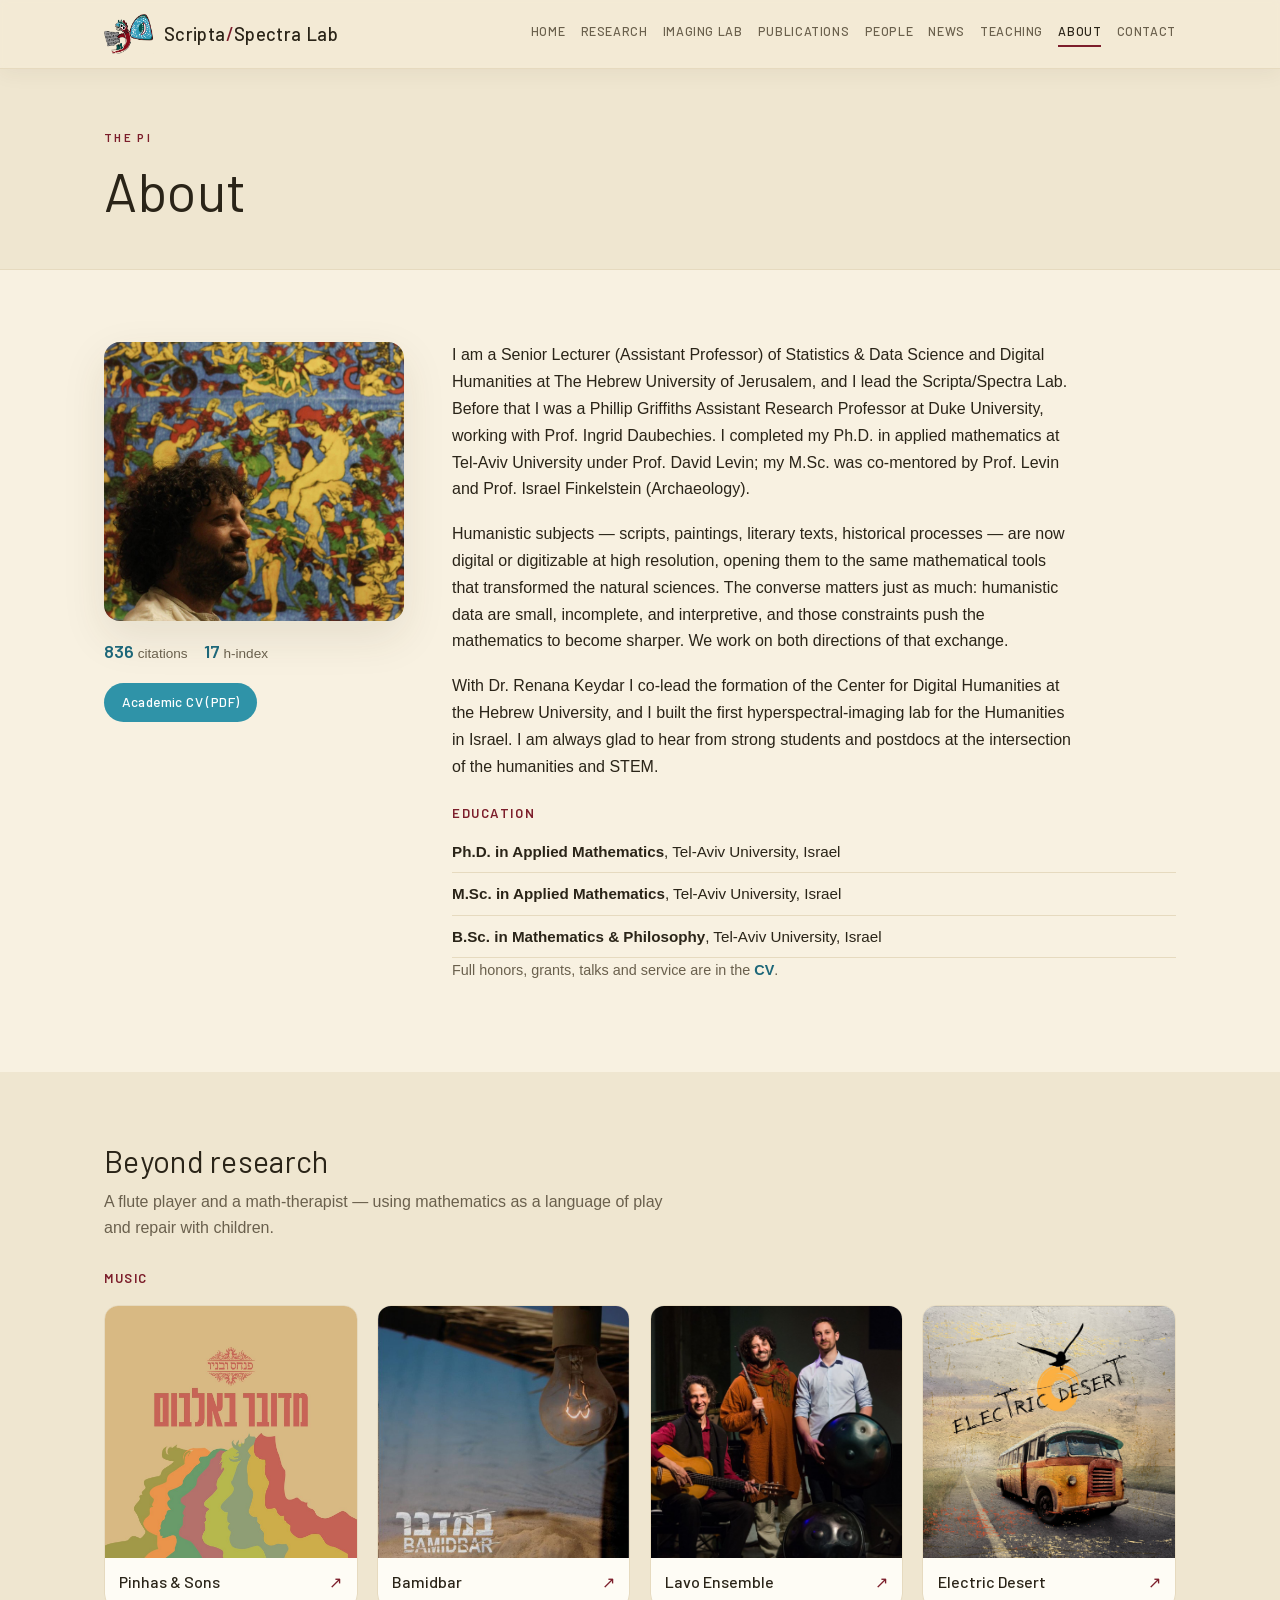
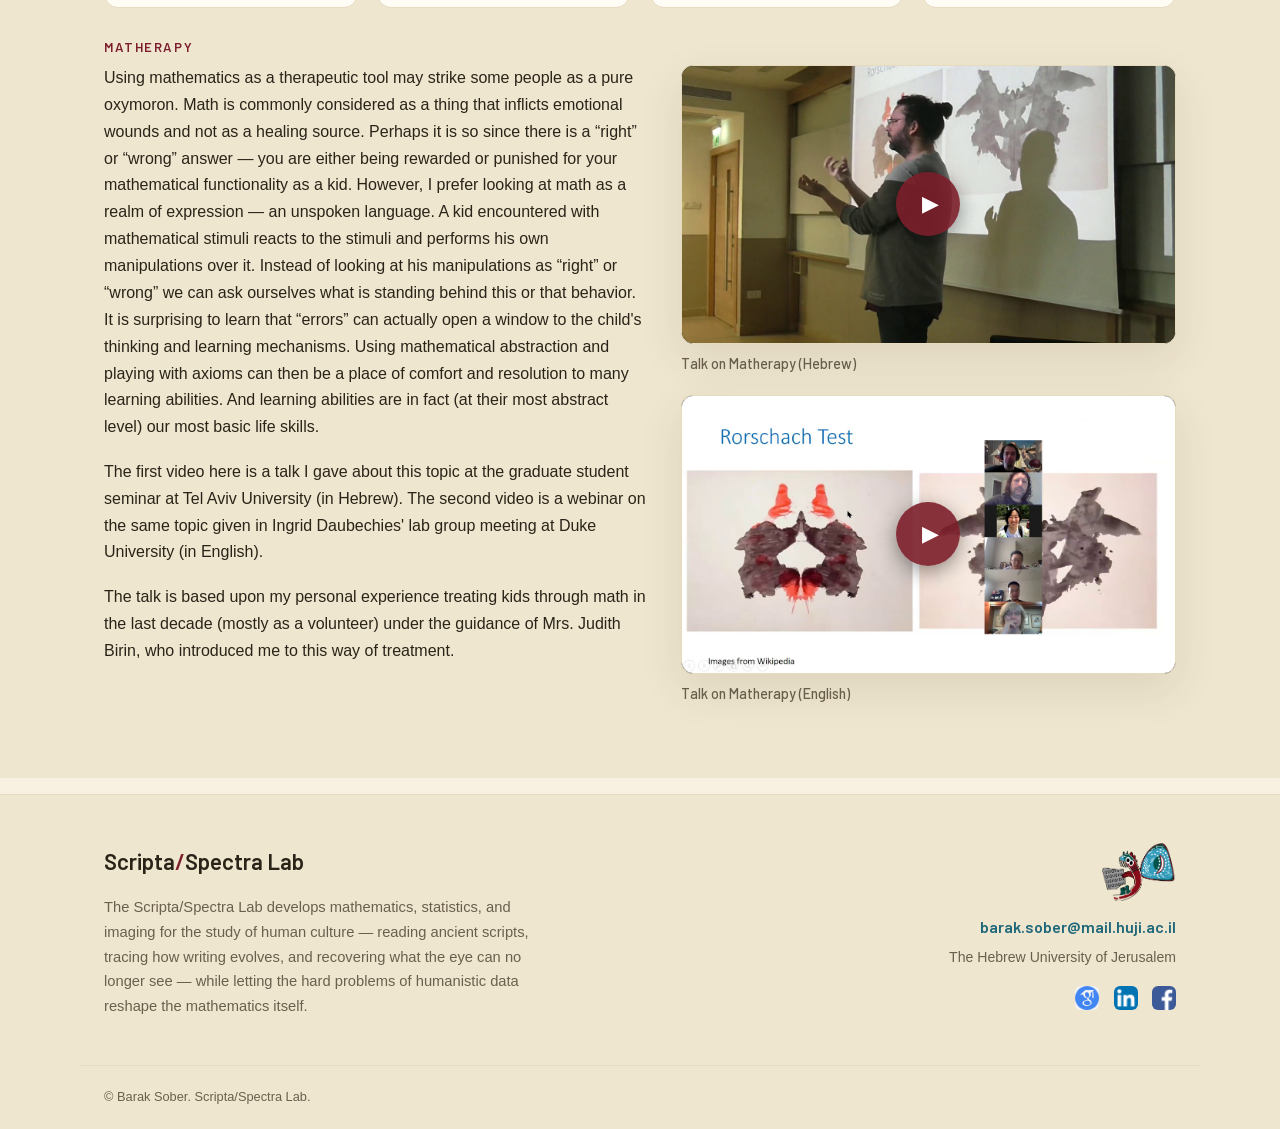
==== commit 45347e3e: "Header: cut blur (10px->3px) and opacity (50%%->42%%) so it reads transparent on all pages Co-Author" ====
--- a/about.html
+++ b/about.html
@@ -6,7 +6,7 @@
 <title>About — Scripta/Spectra Lab</title>
 <meta name="description" content="Scripta/Spectra Lab — Computational Analysis and Imaging for Cultural Heritage. Barak Sober, The Hebrew University of Jerusalem.">
 <link rel="icon" href="assets/img/favicon_mascot.png">
-<link rel="stylesheet" href="css/style.css?v=efcad8a6">
+<link rel="stylesheet" href="css/style.css?v=e87c0e6e">
 </head>
 <body class="">
 <header class="nav" id="nav">
--- a/css/style.css
+++ b/css/style.css
@@ -40,11 +40,11 @@
 /* --sc (0..1) is the "solidity" of the header: 0 = transparent, 1 = full background.
    Non-hero pages default to 1 (always solid); on hero pages JS ramps it with scroll. */
 .nav{position:fixed;top:0;left:0;right:0;z-index:60;--sc:1;
-  background:color-mix(in srgb, var(--bg) calc(var(--sc)*50%), transparent);
+  background:color-mix(in srgb, var(--bg) calc(var(--sc)*42%), transparent);
   border-bottom:1px solid color-mix(in srgb, var(--line) calc(var(--sc)*100%), transparent);
   box-shadow:0 4px 20px rgba(70,54,28, calc(var(--sc)*.06));
-  -webkit-backdrop-filter:saturate(1.3) blur(calc(var(--sc)*10px));
-  backdrop-filter:saturate(1.3) blur(calc(var(--sc)*10px))}
+  -webkit-backdrop-filter:saturate(1.15) blur(calc(var(--sc)*3px));
+  backdrop-filter:saturate(1.15) blur(calc(var(--sc)*3px))}
 body.has-hero .nav{--sc:0}
 .nav-inner{display:flex;align-items:center;justify-content:space-between;height:68px}
 .brand{display:flex;align-items:center;gap:.6rem;color:var(--ink)}
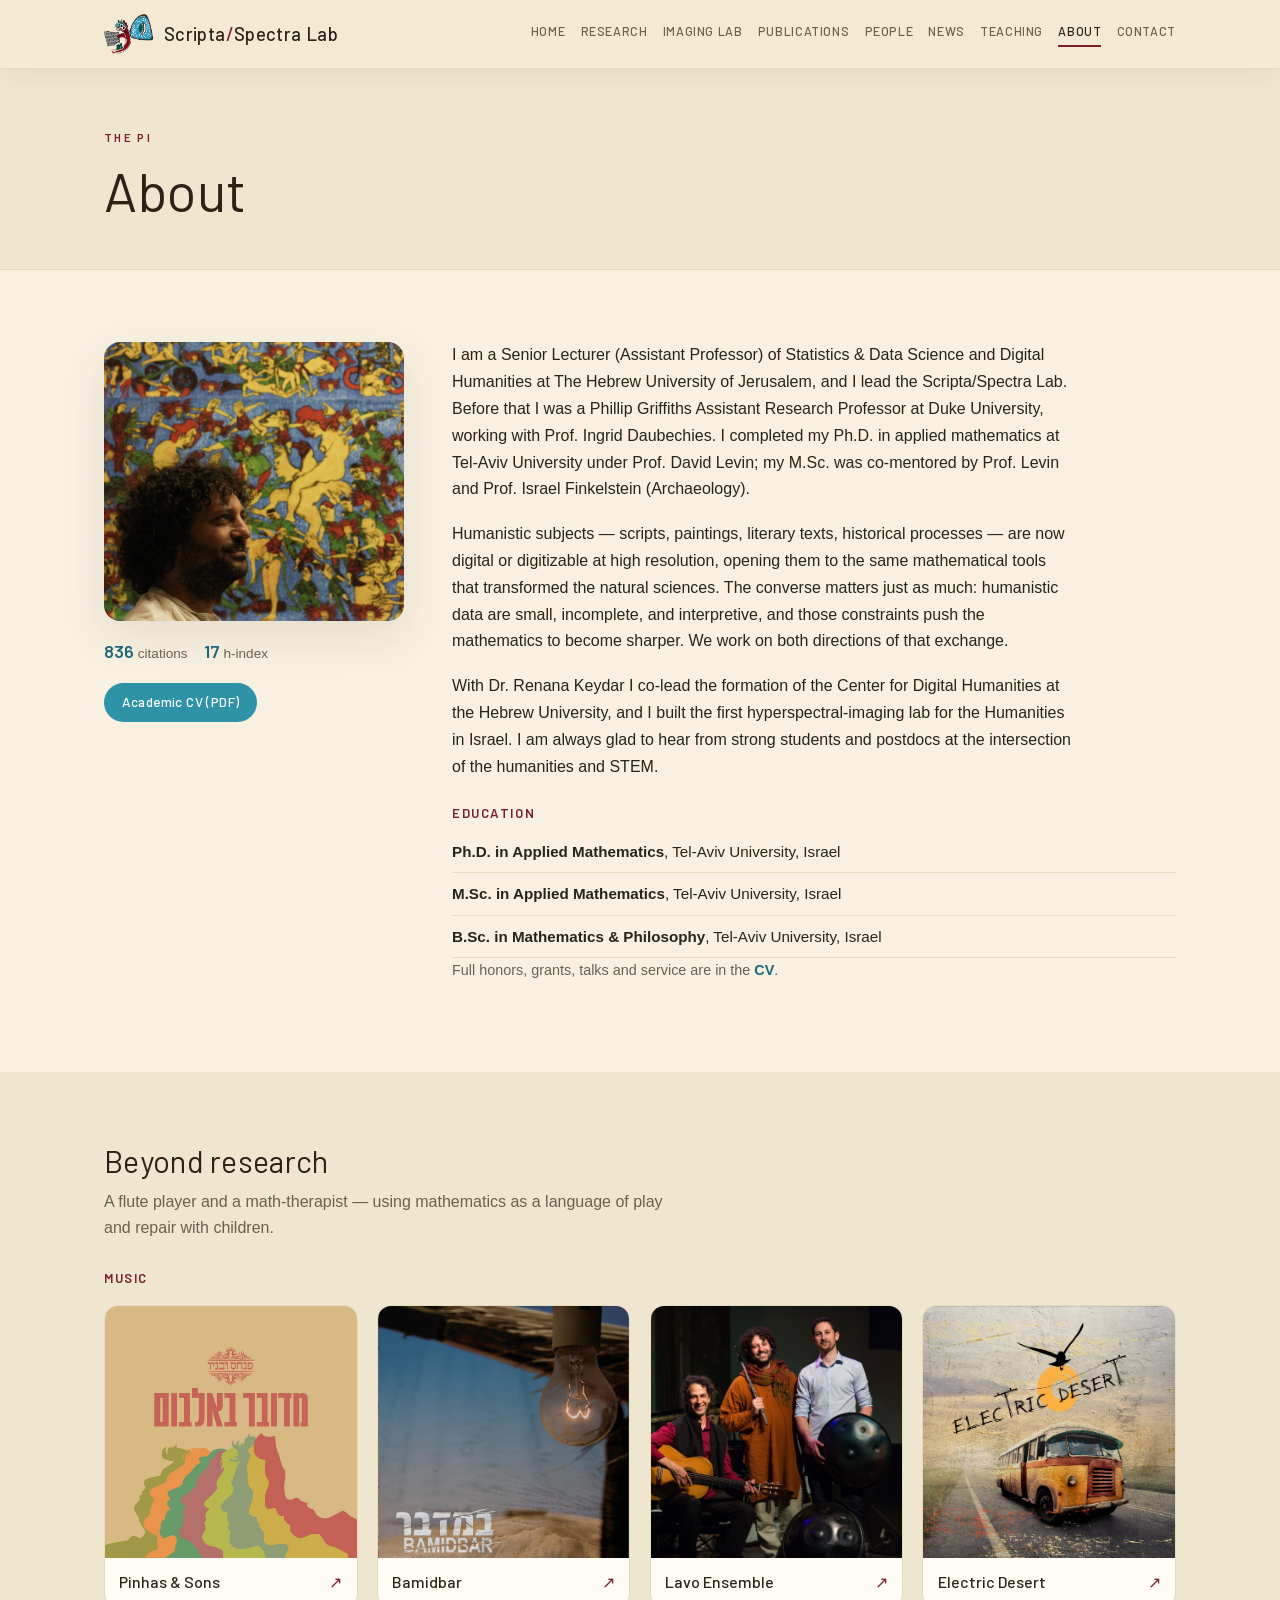
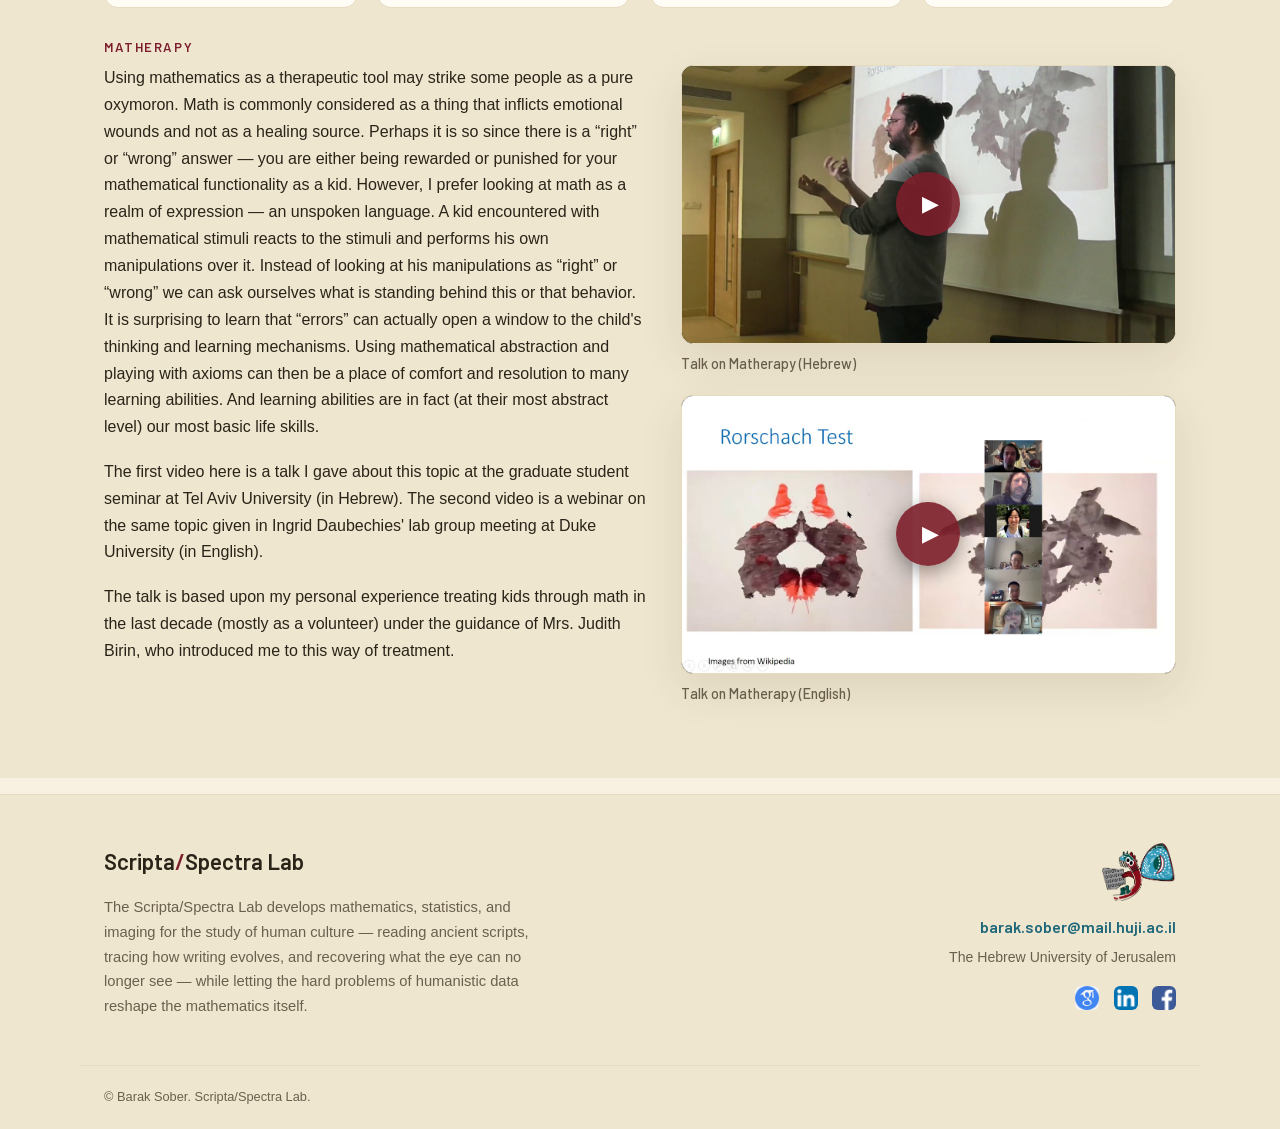
==== commit 3cf12445: "Keep richer blur on Home hero; lighter see-through header on inner pages Co-Authored-By: Claude Opus" ====
--- a/about.html
+++ b/about.html
@@ -6,7 +6,7 @@
 <title>About — Scripta/Spectra Lab</title>
 <meta name="description" content="Scripta/Spectra Lab — Computational Analysis and Imaging for Cultural Heritage. Barak Sober, The Hebrew University of Jerusalem.">
 <link rel="icon" href="assets/img/favicon_mascot.png">
-<link rel="stylesheet" href="css/style.css?v=e87c0e6e">
+<link rel="stylesheet" href="css/style.css?v=92d4e822">
 </head>
 <body class="">
 <header class="nav" id="nav">
--- a/css/style.css
+++ b/css/style.css
@@ -39,13 +39,14 @@
 /* ---- nav ---- */
 /* --sc (0..1) is the "solidity" of the header: 0 = transparent, 1 = full background.
    Non-hero pages default to 1 (always solid); on hero pages JS ramps it with scroll. */
-.nav{position:fixed;top:0;left:0;right:0;z-index:60;--sc:1;
-  background:color-mix(in srgb, var(--bg) calc(var(--sc)*42%), transparent);
+.nav{position:fixed;top:0;left:0;right:0;z-index:60;--sc:1;--navop:42%;--navblur:3px;
+  background:color-mix(in srgb, var(--bg) calc(var(--sc)*var(--navop)), transparent);
   border-bottom:1px solid color-mix(in srgb, var(--line) calc(var(--sc)*100%), transparent);
   box-shadow:0 4px 20px rgba(70,54,28, calc(var(--sc)*.06));
-  -webkit-backdrop-filter:saturate(1.15) blur(calc(var(--sc)*3px));
-  backdrop-filter:saturate(1.15) blur(calc(var(--sc)*3px))}
-body.has-hero .nav{--sc:0}
+  -webkit-backdrop-filter:saturate(1.2) blur(calc(var(--sc)*var(--navblur)));
+  backdrop-filter:saturate(1.2) blur(calc(var(--sc)*var(--navblur)))}
+/* Home hero: keep the richer frosted blur; inner pages stay lighter & see-through */
+body.has-hero .nav{--sc:0;--navop:50%;--navblur:10px}
 .nav-inner{display:flex;align-items:center;justify-content:space-between;height:68px}
 .brand{display:flex;align-items:center;gap:.6rem;color:var(--ink)}
 .brand:hover{text-decoration:none;opacity:.85}
